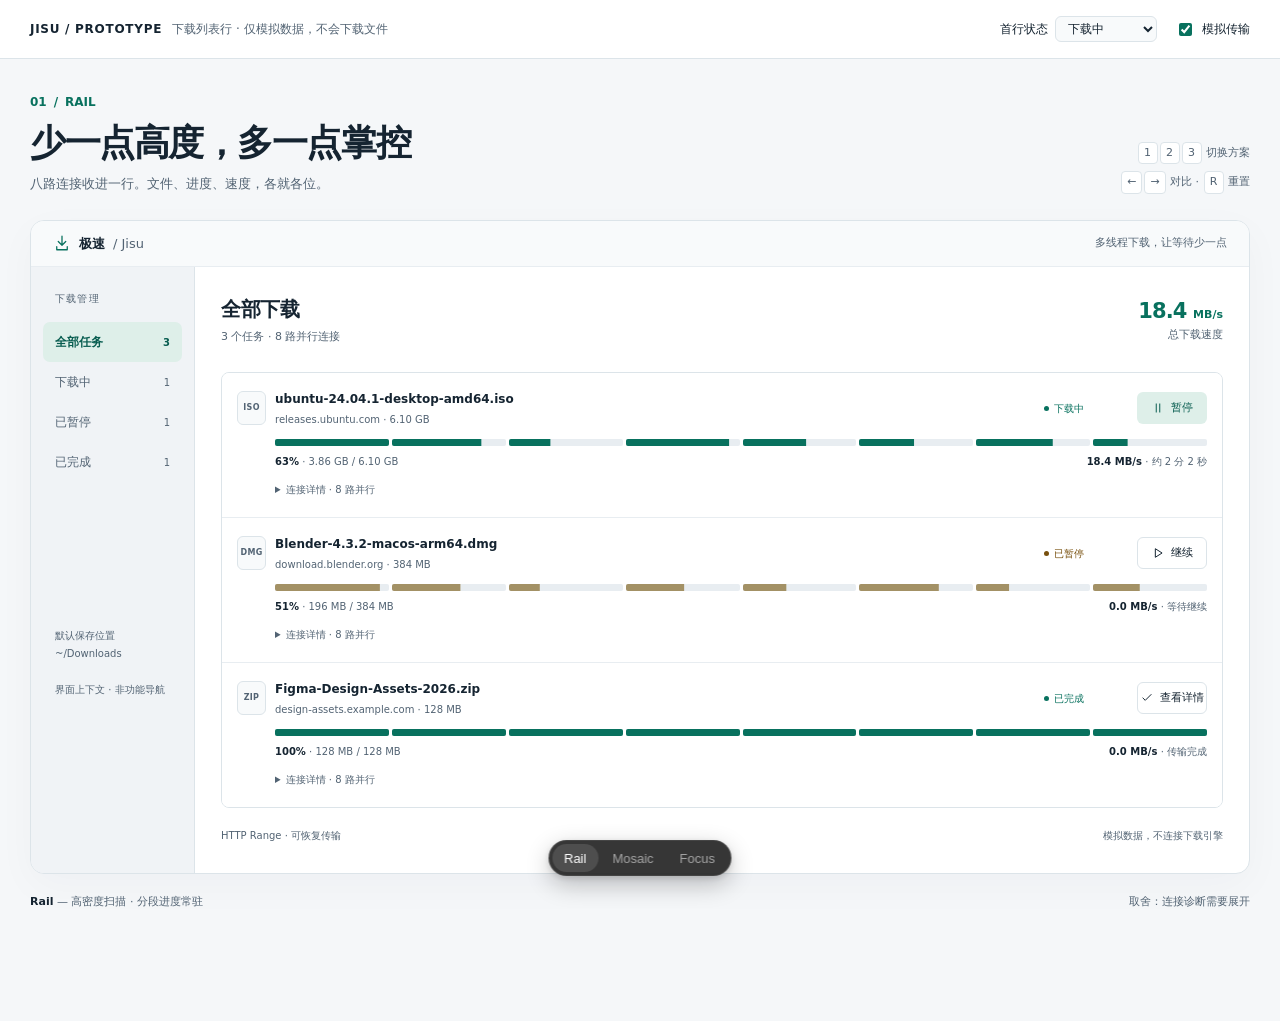
==== prototypes/download-row.html @ dcc22825 "Add isolated download row prototype picker Co-Authored-By: Jellli Liu <yousa@outlook.com>" ====
<!doctype html>
<html lang="zh-CN">
<head>
  <meta charset="utf-8">
  <meta name="viewport" content="width=device-width, initial-scale=1">
  <meta name="color-scheme" content="light">
  <meta name="description" content="Three isolated Jisu download-row prototypes. Simulated data only; no files are downloaded.">
  <title>极速 · 下载行原型</title>
  <link rel="icon" href="data:image/svg+xml,%3Csvg xmlns='http://www.w3.org/2000/svg' viewBox='0 0 64 64'%3E%3Crect width='64' height='64' rx='16' fill='%2308715e'/%3E%3Cpath d='M32 14v29m-12-12 12 12 12-12M17 50h30' fill='none' stroke='white' stroke-width='5'/%3E%3C/svg%3E">
  <style>
    :root {
      font-family: system-ui, -apple-system, "Segoe UI", "PingFang SC", "Microsoft YaHei", "Noto Sans CJK SC", sans-serif;
      font-size: 14px;
      line-height: 1.5;
      --canvas: #f5f7f9;
      --sidebar: #f0f3f6;
      --surface: #fff;
      --subtle: #f8fafb;
      --text: #152431;
      --muted: #526373;
      --border: #dce4e9;
      --soft-border: #e8edf1;
      --brand: #08715e;
      --brand-strong: #085d50;
      --brand-soft: #deefe9;
      --amber: #78500e;
      --amber-soft: #fcf2dd;
      --danger: #a32938;
      --ease-out: cubic-bezier(0.23, 1, 0.32, 1);
    }
    *, *::before, *::after { box-sizing: border-box; }
    body { margin: 0; color: var(--text); background: var(--canvas); }
    h1, h2, h3, p { margin: 0; }
    button, input, select { font: inherit; color: inherit; }
    button, select, summary { cursor: pointer; }
    button { -webkit-tap-highlight-color: transparent; }
    button:not(.proto-picker-item):active { transform: scale(.97); }
    :focus-visible { outline: 2px solid var(--brand); outline-offset: 4px; }
    .icon { width: 18px; height: 18px; fill: none; stroke: currentColor; stroke-width: 1.7; stroke-linecap: round; stroke-linejoin: round; flex: none; }
    .lab { display: flex; flex-wrap: wrap; align-items: center; justify-content: space-between; gap: 14px; padding: 16px 30px; border-bottom: 1px solid var(--border); background: var(--surface); font-size: 12px; }
    .lab-label { display: flex; align-items: center; gap: 10px; }
    .lab-label strong { font-weight: 650; letter-spacing: .06em; }
    .lab-label span { color: var(--muted); }
    .lab-controls { display: flex; flex-wrap: wrap; align-items: center; gap: 18px; }
    .lab-controls label { display: flex; align-items: center; gap: 7px; }
    input { accent-color: var(--brand); }
    select { border: 1px solid var(--border); border-radius: 6px; padding: 4px 24px 4px 8px; background: var(--subtle); }
    .frame { max-width: 1340px; margin: 0 auto; padding: 34px 30px 110px; }
    .intro { display: flex; justify-content: space-between; align-items: end; gap: 24px; margin-bottom: 26px; }
    .eyebrow { display: flex; align-items: center; gap: 7px; color: var(--brand); font-size: 12px; font-weight: 600; margin-bottom: 10px; }
    h1 { font-size: clamp(25px, 3vw, 36px); font-weight: 650; line-height: 1.2; letter-spacing: -.04em; }
    .intro p { margin-top: 10px; font-size: 13px; color: var(--muted); }
    .keys { text-align: right; color: var(--muted); font-size: 11px; flex: none; }
    kbd { font: inherit; display: inline-block; min-width: 20px; text-align: center; padding: 2px 5px; margin: 0 1px; background: var(--surface); border: 1px solid var(--border); border-radius: 4px; }
    .window { border: 1px solid var(--border); border-radius: 14px; background: var(--surface); overflow: hidden; box-shadow: 0 12px 40px #15243108; }
    .titlebar { display: flex; justify-content: space-between; align-items: center; gap: 12px; padding: 13px 22px; border-bottom: 1px solid var(--soft-border); font-size: 11px; color: var(--muted); background: var(--subtle); }
    .wordmark { display: flex; align-items: center; gap: 8px; color: var(--text); font-size: 13px; font-weight: 650; }
    .wordmark .icon { color: var(--brand); }
    .app { display: grid; grid-template-columns: 164px minmax(0, 1fr); min-height: 510px; }
    .sidebar { padding: 24px 12px; background: var(--sidebar); border-right: 1px solid var(--border); font-size: 12px; }
    .sidebar-label { padding: 0 12px; margin-bottom: 16px; color: var(--muted); font-size: 10px; letter-spacing: .12em; }
    .nav-line { display: flex; align-items: center; justify-content: space-between; gap: 9px; padding: 11px 12px; border-radius: 7px; color: var(--muted); }
    .nav-line.current { color: var(--brand-strong); background: var(--brand-soft); font-weight: 600; }
    .nav-line span:last-child { font-size: 10px; font-variant-numeric: tabular-nums; }
    .save-location { margin: 145px 12px 0; color: var(--muted); font-size: 10px; line-height: 1.8; overflow-wrap: anywhere; }
    .workspace { min-width: 0; padding: 27px 26px 30px; }
    .list-header { display: flex; justify-content: space-between; align-items: center; gap: 12px; margin-bottom: 26px; }
    .list-header h2 { font-size: 20px; letter-spacing: -.025em; font-weight: 650; }
    .list-header p { color: var(--muted); font-size: 11px; margin-top: 5px; }
    .total-speed { text-align: right; font-size: 11px; color: var(--muted); }
    .total-speed strong { display: block; color: var(--brand); font-size: 21px; font-weight: 550; letter-spacing: -.04em; font-variant-numeric: tabular-nums; }
    .list { display: grid; gap: 12px; }
    .row { min-width: 0; border: 1px solid var(--border); border-radius: 9px; background: var(--surface); }
    .file { display: flex; align-items: center; min-width: 0; gap: 12px; }
    .file-type { display: grid; place-items: center; width: 36px; height: 42px; flex: none; border: 1px solid var(--border); border-radius: 6px; background: var(--subtle); color: var(--muted); font-size: 9px; font-weight: 650; letter-spacing: .04em; }
    .file-copy { min-width: 0; }
    .filename { font-size: 12px; font-weight: 600; overflow: hidden; text-overflow: ellipsis; white-space: nowrap; }
    .file-sub { color: var(--muted); font-size: 10px; margin-top: 4px; overflow: hidden; text-overflow: ellipsis; white-space: nowrap; }
    .state { display: inline-flex; align-items: center; gap: 5px; font-size: 10px; color: var(--brand); white-space: nowrap; }
    .state::before { content: ''; width: 5px; height: 5px; border-radius: 50%; background: currentColor; }
    [data-state="paused"] .state { color: var(--amber); }
    [data-state="failed"] .state { color: var(--danger); }
    [data-state="paused"] { --fill: #a39165; }
    [data-state="failed"] { --fill: var(--danger); }
    .action { display: inline-flex; align-items: center; justify-content: center; gap: 6px; min-height: 32px; padding: 5px 10px; border-radius: 6px; border: 1px solid var(--border); background: var(--surface); font-size: 11px; white-space: nowrap; transition: background 140ms ease-out, transform 120ms var(--ease-out); }
    .action .icon { width: 14px; height: 14px; }
    .primary { background: var(--brand-soft); color: var(--brand-strong); border-color: transparent; }
    .stat { font-variant-numeric: tabular-nums; white-space: nowrap; }
    .progress { height: 5px; border-radius: 3px; background: var(--soft-border); overflow: hidden; }
    .fill { display: block; height: 100%; width: 100%; background: var(--fill, var(--brand)); transform-origin: left; }
    .segment-track { display: flex; gap: 3px; height: 7px; }
    .segment-track > span { flex: 1; background: var(--soft-border); border-radius: 2px; overflow: hidden; }
    .segment-track .fill { background: var(--fill, var(--brand)); }
    .row-meta { display: flex; justify-content: space-between; flex-wrap: wrap; gap: 7px 12px; color: var(--muted); font-size: 10px; margin-top: 8px; }
    .row-meta strong { color: var(--text); font-weight: 550; }
    .details { margin-top: 14px; border-top: 1px solid var(--soft-border); padding-top: 10px; }
    summary { width: fit-content; color: var(--muted); font-size: 10px; padding: 3px 0; }
    .connection-grid { display: grid; grid-template-columns: repeat(4, minmax(0, 1fr)); gap: 8px; padding: 13px 0 2px; }
    .connection { min-width: 0; padding: 9px; border: 1px solid var(--soft-border); border-radius: 5px; }
    .connection-head { display: flex; align-items: center; justify-content: space-between; gap: 3px; font-size: 9px; color: var(--muted); margin-bottom: 8px; }
    .connection small { display: block; margin-top: 6px; font-size: 9px; color: var(--muted); }
    .legend { display: flex; flex-wrap: wrap; gap: 15px; color: var(--muted); font-size: 9px; margin-top: 12px; }
    .legend span { display: flex; gap: 5px; align-items: center; }
    .swatch { display: inline-block; width: 7px; height: 7px; border-radius: 1px; background: var(--brand); }
    .swatch.empty { background: var(--soft-border); border: 1px solid var(--border); }
    .footer { display: flex; justify-content: space-between; flex-wrap: wrap; gap: 8px; font-size: 10px; color: var(--muted); margin-top: 20px; }
    .rationale { display: flex; justify-content: space-between; flex-wrap: wrap; gap: 10px; margin-top: 20px; color: var(--muted); font-size: 11px; }
    .rationale strong { font-weight: 600; color: var(--text); }
    .rail .list { gap: 0; border: 1px solid var(--border); border-radius: 8px; overflow: hidden; }
    .rail .row { border: none; border-radius: 0; padding: 17px 15px; }
    .rail .row + .row { border-top: 1px solid var(--soft-border); }
    .rail-top { display: grid; grid-template-columns: minmax(120px, 1fr) 78px 70px; gap: 15px; align-items: center; }
    .rail .file-type { width: 29px; height: 34px; font-size: 8px; }
    .rail .file { gap: 9px; }
    .rail .rail-progress { padding-left: 38px; margin-top: 12px; }
    .rail .connection-grid { padding-left: 38px; }
    .rail .details { margin-left: 38px; margin-top: 10px; border-top: 0; padding: 0; }
    .rail .details .connection-grid { padding-left: 0; }
    .mosaic .row { padding: 18px; }
    .card-head { display: flex; justify-content: space-between; align-items: center; gap: 12px; }
    .card-actions { display: flex; flex-direction: column; align-items: end; gap: 7px; }
    .mosaic-body { display: grid; grid-template-columns: minmax(0, 1fr) 116px; align-items: center; gap: 22px; margin-top: 19px; }
    .piece-map { display: grid; grid-template-columns: repeat(4, minmax(0, 1fr)); gap: 8px 10px; }
    .piece-line { min-width: 0; }
    .piece-caption { display: flex; justify-content: space-between; gap: 2px; color: var(--muted); font-size: 8px; margin-bottom: 4px; }
    .pieces { display: flex; gap: 2px; height: 9px; }
    .piece { flex: 1; min-width: 0; background: var(--soft-border); border-radius: 1px; }
    .piece.done { background: var(--fill, var(--brand)); opacity: .84; }
    .piece.partial { background: var(--fill, var(--brand)); opacity: .37; }
    .mosaic-value { border-left: 1px solid var(--soft-border); padding-left: 20px; }
    .percent { font-size: 33px; font-weight: 500; line-height: 1.1; letter-spacing: -.055em; }
    .percent small { font-size: 14px; margin-left: 2px; color: var(--muted); }
    .mosaic-value .row-meta { display: grid; margin-top: 7px; gap: 2px; }
    .mosaic .row:not(:first-child) .mosaic-body { margin-top: 14px; }
    .focus .row { padding: 22px; }
    .focus .row:first-child { border-top: 3px solid var(--brand); }
    .focus-main { display: flex; justify-content: space-between; align-items: baseline; gap: 12px; margin: 21px 0 12px; }
    .focus-main .percent { font-size: 42px; }
    .focus .progress { height: 7px; }
    .focus .row:not(:first-child) { padding: 15px 22px; }
    .focus .row:not(:first-child) .focus-main { margin: 13px 0 8px; }
    .focus .row:not(:first-child) .percent { font-size: 22px; }
    .focus .row:not(:first-child) .file-type { height: 34px; width: 29px; }
    .focus .row:not(:first-child) .details { margin-top: 9px; }
    .status-line { color: var(--muted); font-size: 11px; }
    .sr-only { position: absolute; width: 1px; height: 1px; overflow: hidden; clip: rect(0, 0, 0, 0); white-space: nowrap; }
    @media (hover: hover) and (pointer: fine) {
      .action:hover { background: var(--subtle); border-color: #b7c7ce; }
      .primary:hover { background: #cce7dd; }
      summary:hover { color: var(--brand); }
    }
    @media (max-width: 900px) {
      .app { grid-template-columns: 130px minmax(0, 1fr); }
      .workspace { padding: 22px 18px; }
      .sidebar { padding: 24px 8px; }
      .mosaic-body { gap: 13px; grid-template-columns: minmax(0, 1fr) 90px; }
      .mosaic-value { padding-left: 13px; }
      .rail-top { gap: 8px; grid-template-columns: minmax(100px, 1fr) 65px 58px; }
    }
    @media (max-width: 660px) {
      .lab { padding: 13px 16px; }
      .lab-label span { display: none; }
      .lab-controls { gap: 12px; }
      .frame { padding: 25px 12px 100px; }
      .intro { padding: 0 4px; margin-bottom: 20px; }
      .intro p { max-width: 265px; font-size: 11px; }
      .keys { display: none; }
      .app { grid-template-columns: minmax(0, 1fr); }
      .sidebar { display: none; }
      .workspace { padding: 22px 12px; }
      .titlebar { padding: 12px 16px; }
      .titlebar > span { font-size: 9px; }
      .rail .row { padding: 16px 11px; }
      .rail-top { grid-template-columns: minmax(0, 1fr) auto; }
      .rail-top > .state { grid-column: 1; padding-left: 38px; }
      .rail-top > .action { grid-column: 2; grid-row: 1 / 3; }
      .connection-grid { grid-template-columns: repeat(2, minmax(0, 1fr)); }
      .mosaic .row, .focus .row { padding: 17px 12px; }
      .focus .row:not(:first-child) { padding: 15px 12px; }
      .mosaic-body { grid-template-columns: minmax(0, 1fr); gap: 15px; }
      .mosaic-value { border-left: 0; padding-left: 0; display: flex; align-items: center; justify-content: space-between; }
      .mosaic-value .row-meta { text-align: right; }
      .piece-map { gap: 10px 8px; }
      .file { gap: 8px; }
      .file-type { width: 29px; height: 36px; font-size: 8px; }
      .filename { font-size: 11px; }
      .card-head { gap: 7px; }
      .card-head .file { flex: 1; }
      .action { font-size: 10px; padding: 5px 8px; }
      .focus-main .percent { font-size: 36px; }
      .rationale { padding: 0 4px; }
    }
    @media (prefers-reduced-motion: reduce) {
      .action { transition: none; }
      button:not(.proto-picker-item):active { transform: none; }
    }
    /* The picker is intentionally independent of the product tokens. */
    .proto-picker {
      position: fixed;
      bottom: 24px;
      left: 50%;
      transform: translateX(-50%);
      z-index: 2147483647;
      display: flex;
      align-items: center;
      gap: 2px;
      padding: 4px;
      border-radius: 999px;
      background: rgba(10, 10, 10, 0.82);
      -webkit-backdrop-filter: blur(12px) saturate(1.4);
      backdrop-filter: blur(12px) saturate(1.4);
      box-shadow:
        0 0 0 1px rgba(255, 255, 255, 0.08) inset,
        0 8px 24px rgba(0, 0, 0, 0.24),
        0 2px 6px rgba(0, 0, 0, 0.12);
      font-family: -apple-system, BlinkMacSystemFont, "Segoe UI", sans-serif;
      font-size: 13px;
      line-height: 1;
      -webkit-font-smoothing: antialiased;
      user-select: none;
      -webkit-user-select: none;
    }
    .proto-picker-highlight {
      position: absolute;
      top: 4px;
      left: 0;
      height: 28px;
      border-radius: 999px;
      background: rgba(255, 255, 255, 0.12);
    }
    /* The slide is enabled only after first paint (data-ready), so load doesn't animate. */
    .proto-picker[data-ready] .proto-picker-highlight {
      transition:
        transform 250ms cubic-bezier(0.23, 1, 0.32, 1),
        width 250ms cubic-bezier(0.23, 1, 0.32, 1);
    }
    @media (prefers-reduced-motion: reduce) {
      .proto-picker[data-ready] .proto-picker-highlight { transition: none; }
    }
    .proto-picker-item {
      position: relative; /* sits above the highlight */
      display: flex;
      align-items: center;
      height: 28px;
      padding: 0 12px;
      border: 0;
      border-radius: 999px;
      background: transparent;
      color: rgba(255, 255, 255, 0.55);
      font: inherit;
      cursor: pointer;
      transition:
        color 150ms ease-out,
        transform 160ms cubic-bezier(0.23, 1, 0.32, 1);
    }
    @media (hover: hover) and (pointer: fine) {
      .proto-picker-item:hover {
        color: rgba(255, 255, 255, 0.85);
      }
    }
    .proto-picker-item:active {
      transform: scale(0.97);
    }
    .proto-picker-item:focus-visible {
      outline: 2px solid rgba(255, 255, 255, 0.4);
      outline-offset: 2px;
    }
    .proto-picker-item[data-active] {
      color: #fff;
    }
    .proto-picker-divider {
      width: 1px;
      height: 16px;
      margin: 0 4px;
      background: rgba(255, 255, 255, 0.12);
    }
    .proto-picker-replay {
      padding: 0 10px;
      font-size: 14px;
    }
    .proto-picker[data-position="top"] {
      bottom: auto;
      top: 24px;
    }
  </style>
</head>
<body>
  <header class="lab">
    <div class="lab-label"><strong>JISU / PROTOTYPE</strong><span>下载列表行 · 仅模拟数据，不会下载文件</span></div>
    <div class="lab-controls">
      <label>首行状态 <select id="scenario"><option value="downloading">下载中</option><option value="paused">已暂停</option><option value="failed">连接中断</option><option value="completed">已完成</option></select></label>
      <label><input type="checkbox" id="simulate" checked> 模拟传输</label>
    </div>
  </header>
  <main id="stage"></main>
  <p id="announcement" class="sr-only" role="status"></p>
  <nav class="proto-picker" aria-label="Prototype variants">
    <span class="proto-picker-highlight" aria-hidden="true"></span>
    <button class="proto-picker-item" data-active aria-current="true">Rail</button>
    <button class="proto-picker-item">Mosaic</button>
    <button class="proto-picker-item">Focus</button>
  </nav>
  <noscript>请启用 JavaScript 以切换和操作原型。</noscript>
  <script>
    const paths = {
      download: '<path d="M12 3v12m-5-5 5 5 5-5M5 17v4h14v-4"/>',
      pause: '<path d="M9 5v14m6-14v14"/>',
      play: '<path d="m8 5 11 7-11 7z"/>',
      retry: '<path d="M20 10a8 8 0 1 0-1 7M20 5v5h-5"/>',
      check: '<path d="m5 12 4 4L19 6"/>'
    };
    const icon = name => `<svg class="icon" viewBox="0 0 24 24" aria-hidden="true">${paths[name]}</svg>`;
    const labels = { downloading: '下载中', paused: '已暂停', failed: '连接中断', completed: '已完成' };
    const baseSegments = [1, .78, .36, .90, .55, .48, .67, .30];
    const rates = [0, 2.8, 2.3, 3.2, 2.7, 2.1, 2.5, 2.8];
    const directions = [
      { name: 'Rail', number: '01', title: '少一点高度，多一点掌控', description: '八路连接收进一行。文件、进度、速度，各就各位。', strength: '高密度扫描 · 分段进度常驻', cost: '连接诊断需要展开', className: 'rail' },
      { name: 'Mosaic', number: '02', title: '每一段，都看得见', description: '连接是地图，不是一个平均值。哪一段在跑，一眼就知道。', strength: '连接地图 · 每段吞吐常驻', cost: '每个任务占用更多空间', className: 'mosaic' },
      { name: 'Focus', number: '03', title: '先看结果，再看细节', description: '进度和剩余时间优先。需要时，再打开八路连接的工作现场。', strength: '低认知负担 · 详情按需展开', cost: '默认隐藏分段差异', className: 'focus' }
    ];
    let tasks = [];
    let direction = 0;
    const scenario = document.getElementById('scenario');
    const simulate = document.getElementById('simulate');
    function resetTasks() {
      tasks = [
        { name: 'ubuntu-24.04.1-desktop-amd64.iso', source: 'releases.ubuntu.com', ext: 'ISO', size: 6100, state: scenario.value, segments: [...baseSegments] },
        { name: 'Blender-4.3.2-macos-arm64.dmg', source: 'download.blender.org', ext: 'DMG', size: 384, state: 'paused', segments: [.92, .6, .27, .51, .38, .7, .29, .41] },
        { name: 'Figma-Design-Assets-2026.zip', source: 'design-assets.example.com', ext: 'ZIP', size: 128, state: 'completed', segments: Array(8).fill(1) }
      ];
      if (scenario.value === 'completed') tasks[0].segments.fill(1);
    }
    function progress(task) { return task.segments.reduce((a, b) => a + b, 0) / task.segments.length; }
    function rate(task, n) { return task.state === 'downloading' && task.segments[n] < 1 ? rates[n] || 2.4 : 0; }
    function speed(task) { return task.segments.reduce((sum, _, n) => sum + rate(task, n), 0); }
    function bytes(value) { return value >= 1000 ? `${(value / 1000).toFixed(2)} GB` : `${value.toFixed(0)} MB`; }
    function remaining(task) {
      if (task.state === 'completed') return '传输完成';
      if (task.state === 'paused') return '等待继续';
      if (task.state === 'failed') return '等待重试';
      const seconds = Math.ceil(task.size * (1 - progress(task)) / speed(task));
      return seconds >= 60 ? `约 ${Math.floor(seconds / 60)} 分 ${seconds % 60} 秒` : `约 ${seconds} 秒`;
    }
    function file(task) {
      return `<div class="file"><span class="file-type" aria-hidden="true">${task.ext}</span><div class="file-copy"><h3 class="filename" title="${task.name}">${task.name}</h3><p class="file-sub">${task.source} <span aria-hidden="true">·</span> ${bytes(task.size)}</p></div></div>`;
    }
    function state(task) { return `<span class="state" data-status>${labels[task.state]}</span>`; }
    function action(task, index) {
      const name = task.state === 'downloading' ? '暂停' : task.state === 'completed' ? '查看详情' : task.state === 'failed' ? '重试' : '继续';
      const glyph = task.state === 'downloading' ? 'pause' : task.state === 'completed' ? 'check' : task.state === 'failed' ? 'retry' : 'play';
      return `<button class="action ${index === 0 ? 'primary' : ''}" data-action="${index}" aria-label="${name} ${task.name}">${icon(glyph)}<span>${name}</span></button>`;
    }
    function track(task, index, big = false) {
      if (big) return `<div class="progress" role="progressbar" aria-label="${task.name} 总进度" aria-valuemin="0" aria-valuemax="100" aria-valuenow="${Math.round(progress(task) * 100)}" data-progress><span class="fill" data-total style="transform:scaleX(${progress(task)})"></span></div>`;
      return `<div class="segment-track" role="progressbar" aria-label="${task.name} 八路分段总进度" aria-valuemin="0" aria-valuemax="100" aria-valuenow="${Math.round(progress(task) * 100)}" data-progress>${task.segments.map((value, n) => `<span title="连接 ${n + 1}"><i class="fill" data-segment="${n}" style="transform:scaleX(${value})"></i></span>`).join('')}</div>`;
    }
    function connections(task, index, opened = false) {
      return `<details class="details" id="connections-${index}" ${opened ? 'open' : ''}><summary>连接详情 · 8 路并行</summary><div class="connection-grid">${task.segments.map((value, n) => `<div class="connection"><div class="connection-head"><span>连接 ${String(n + 1).padStart(2, '0')}</span><span class="stat" data-connection-percent="${n}">${Math.floor(value * 100)}%</span></div><div class="progress"><span class="fill" data-segment="${n}" style="transform:scaleX(${value})"></span></div><small class="stat" data-connection-rate="${n}">${rate(task, n).toFixed(1)} MB/s</small></div>`).join('')}</div><div class="legend"><span><i class="swatch"></i>已接收</span><span><i class="swatch empty"></i>等待接收</span><span>HTTP Range · 断点保留</span></div></details>`;
    }
    function meta(task, percent = true) {
      return `<div class="row-meta"><span class="stat"><strong data-percent>${Math.floor(progress(task) * 100)}%</strong>${percent ? ' <span aria-hidden="true">·</span> ' : ' ' }<span data-bytes>${bytes(task.size * progress(task))} / ${bytes(task.size)}</span></span><span class="stat"><strong data-speed>${speed(task).toFixed(1)} MB/s</strong> <span aria-hidden="true">·</span> <span data-remaining>${remaining(task)}</span></span></div>`;
    }
    function rail(task, index) {
      return `<article class="row" data-row="${index}" data-state="${task.state}" aria-label="${task.name}"><div class="rail-top">${file(task)}${state(task)}${action(task, index)}</div><div class="rail-progress">${track(task, index)}${meta(task)}</div>${connections(task, index)}</article>`;
    }
    function mosaic(task, index) {
      return `<article class="row" data-row="${index}" data-state="${task.state}" aria-label="${task.name}"><div class="card-head">${file(task)}<div class="card-actions">${state(task)}${action(task, index)}</div></div><div class="mosaic-body"><div class="piece-map" role="group" aria-label="八路连接分块地图">${task.segments.map((value, n) => `<div class="piece-line"><div class="piece-caption"><span>${String(n + 1).padStart(2, '0')}</span><span class="stat" data-connection-rate="${n}">${rate(task, n).toFixed(1)} MB/s</span></div><div class="pieces" role="progressbar" aria-label="连接 ${n + 1}" aria-valuemin="0" aria-valuemax="100" aria-valuenow="${Math.floor(value * 100)}" data-piece-progress="${n}">${Array.from({length: 12}, (_, piece) => `<span class="piece ${piece < Math.floor(value * 12) ? 'done' : piece < value * 12 ? 'partial' : ''}" data-piece="${n}:${piece}"></span>`).join('')}</div></div>`).join('')}</div><div class="mosaic-value"><div class="percent stat"><span data-percent>${Math.floor(progress(task) * 100)}</span><small>%</small></div><div class="row-meta"><strong class="stat" data-speed>${speed(task).toFixed(1)} MB/s</strong><span class="stat" data-remaining>${remaining(task)}</span></div></div></div><div class="row-meta"><span class="stat" data-bytes>${bytes(task.size * progress(task))} / ${bytes(task.size)}</span><span>8 连接 · 每格代表该段的 1/12</span></div>${connections(task, index)}</article>`;
    }
    function focus(task, index) {
      return `<article class="row" data-row="${index}" data-state="${task.state}" aria-label="${task.name}"><div class="card-head">${file(task)}${action(task, index)}</div><div class="focus-main"><div class="percent stat"><span data-percent>${Math.floor(progress(task) * 100)}</span><small>%</small></div><div class="status-line">${state(task)} <span aria-hidden="true">·</span> <span class="stat" data-remaining>${remaining(task)}</span></div></div>${track(task, index, true)}<div class="row-meta"><span class="stat" data-bytes>${bytes(task.size * progress(task))} / ${bytes(task.size)}</span><strong class="stat" data-speed>${speed(task).toFixed(1)} MB/s</strong></div>${connections(task, index)}</article>`;
    }
    function renderVariant(n) {
      direction = n;
      resetTasks();
      const d = directions[n];
      const row = [rail, mosaic, focus][n];
      return `<div class="frame ${d.className}"><header class="intro"><div><div class="eyebrow">${d.number} <span aria-hidden="true">/</span> ${d.name.toUpperCase()}</div><h1>${d.title}</h1><p>${d.description}</p></div><div class="keys"><div><kbd>1</kbd><kbd>2</kbd><kbd>3</kbd> 切换方案</div><div style="margin-top:7px"><kbd>←</kbd><kbd>→</kbd> 对比 <span aria-hidden="true">·</span> <kbd>R</kbd> 重置</div></div></header><section class="window" aria-label="Jisu 下载中心原型"><div class="titlebar"><div class="wordmark">${icon('download')} 极速 <span style="color:var(--muted);font-weight:400">/ Jisu</span></div><span>多线程下载，让等待少一点</span></div><div class="app"><aside class="sidebar" aria-label="界面上下文（静态）"><p class="sidebar-label">下载管理</p><div class="nav-line current"><span>全部任务</span><span>3</span></div><div class="nav-line"><span>下载中</span><span data-count="downloading">1</span></div><div class="nav-line"><span>已暂停</span><span data-count="paused">1</span></div><div class="nav-line"><span>已完成</span><span data-count="completed">1</span></div><div class="save-location">默认保存位置<br>~/Downloads<br><br>界面上下文 · 非功能导航</div></aside><div class="workspace"><div class="list-header"><div><h2>全部下载</h2><p>3 个任务 <span aria-hidden="true">·</span> 8 路并行连接</p></div><div class="total-speed"><strong class="stat" data-total-speed>18.4 <span style="font-size:11px;letter-spacing:0">MB/s</span></strong>总下载速度</div></div><div class="list">${tasks.map(row).join('')}</div><footer class="footer"><span>HTTP Range · 可恢复传输</span><span>模拟数据，不连接下载引擎</span></footer></div></div></section><footer class="rationale"><span><strong>${d.name}</strong> — ${d.strength}</span><span>取舍：${d.cost}</span></footer></div>`;
    }
    const variants = [() => renderVariant(0), () => renderVariant(1), () => renderVariant(2)];

    // `variants` is an array of render functions, one per variant, in picker order.
    const stage = document.getElementById('stage');
    const picker = document.querySelector('.proto-picker');
    const highlight = picker.querySelector('.proto-picker-highlight');
    const items = [...picker.querySelectorAll('.proto-picker-item:not(.proto-picker-replay)')];
    const replay = picker.querySelector('.proto-picker-replay');
    let current = 0;

    function moveHighlight() {
      const el = items[current];
      highlight.style.width = el.offsetWidth + 'px';
      highlight.style.transform = `translateX(${el.offsetLeft}px)`;
    }

    function mount(i) {
      stage.innerHTML = '';
      // Clear first, render next frame, so entrance animations re-run.
      requestAnimationFrame(() => { stage.innerHTML = variants[i](); });
    }

    function setActive(i) {
      if (i < 0 || i >= variants.length) return;
      current = i;
      items.forEach((el, j) => {
        el.toggleAttribute('data-active', j === i);
        if (j === i) el.setAttribute('aria-current', 'true');
        else el.removeAttribute('aria-current');
      });
      moveHighlight();
      const url = new URL(location);
      url.searchParams.set('v', i + 1);
      history.replaceState(null, '', url);
      mount(i);
    }

    items.forEach((el, i) => el.addEventListener('click', () => setActive(i)));
    replay?.addEventListener('click', () => mount(current));
    window.addEventListener('resize', moveHighlight);

    document.addEventListener('keydown', (e) => {
      if (/^(INPUT|TEXTAREA|SELECT)$/.test(e.target.tagName) || e.target.isContentEditable) return;
      if (e.metaKey || e.ctrlKey || e.altKey) return;
      const num = parseInt(e.key, 10);
      if (num >= 1 && num <= variants.length) setActive(num - 1);
      else if (e.key === 'ArrowRight') setActive((current + 1) % variants.length);
      else if (e.key === 'ArrowLeft') setActive((current - 1 + variants.length) % variants.length);
      else if (e.key === 'r' || e.key === 'R') mount(current);
    });

    const requested = parseInt(new URLSearchParams(location.search).get('v'), 10);
    setActive(requested >= 1 && requested <= variants.length ? requested - 1 : 0);
    // Enable the slide only after first paint, so load doesn't animate.
    requestAnimationFrame(() => requestAnimationFrame(() => picker.setAttribute('data-ready', '')));

    function updateReadouts() {
      stage.querySelectorAll('[data-row]').forEach(row => {
        const task = tasks[Number(row.dataset.row)];
        row.dataset.state = task.state;
        row.querySelector('[data-status]').textContent = labels[task.state];
        row.querySelectorAll('[data-percent]').forEach(el => el.textContent = `${Math.floor(progress(task) * 100)}${direction === 0 ? '%' : ''}`);
        row.querySelectorAll('[data-bytes]').forEach(el => el.textContent = `${bytes(task.size * progress(task))} / ${bytes(task.size)}`);
        row.querySelectorAll('[data-speed]').forEach(el => el.textContent = `${speed(task).toFixed(1)} MB/s`);
        row.querySelectorAll('[data-remaining]').forEach(el => el.textContent = remaining(task));
        row.querySelectorAll('[data-segment]').forEach(el => el.style.transform = `scaleX(${task.segments[Number(el.dataset.segment)]})`);
        row.querySelectorAll('[data-total]').forEach(el => el.style.transform = `scaleX(${progress(task)})`);
        row.querySelectorAll('[data-progress]').forEach(el => el.setAttribute('aria-valuenow', Math.floor(progress(task) * 100)));
        row.querySelectorAll('[data-connection-percent]').forEach(el => el.textContent = `${Math.floor(task.segments[Number(el.dataset.connectionPercent)] * 100)}%`);
        row.querySelectorAll('[data-connection-rate]').forEach(el => el.textContent = `${rate(task, Number(el.dataset.connectionRate)).toFixed(1)} MB/s`);
        row.querySelectorAll('[data-piece-progress]').forEach(el => el.setAttribute('aria-valuenow', Math.floor(task.segments[Number(el.dataset.pieceProgress)] * 100)));
        row.querySelectorAll('[data-piece]').forEach(el => {
          const [n, piece] = el.dataset.piece.split(':').map(Number);
          const filled = task.segments[n] * 12;
          el.classList.toggle('done', piece < Math.floor(filled));
          el.classList.toggle('partial', piece >= Math.floor(filled) && piece < filled);
        });
        const button = row.querySelector('[data-action]');
        const next = document.createElement('template');
        next.innerHTML = action(task, Number(row.dataset.row));
        button.innerHTML = next.content.firstElementChild.innerHTML;
        button.setAttribute('aria-label', next.content.firstElementChild.getAttribute('aria-label'));
      });
      const total = tasks.reduce((sum, task) => sum + speed(task), 0).toFixed(1);
      const totalEl = stage.querySelector('[data-total-speed]');
      if (totalEl) totalEl.innerHTML = `${total} <span style="font-size:11px;letter-spacing:0">MB/s</span>`;
      stage.querySelectorAll('[data-count]').forEach(el => el.textContent = tasks.filter(task => task.state === el.dataset.count).length);
    }
    stage.addEventListener('click', event => {
      const button = event.target.closest('[data-action]');
      if (!button) return;
      const index = Number(button.dataset.action);
      const task = tasks[index];
      if (task.state === 'completed') {
        const details = document.getElementById(`connections-${index}`);
        details.open = !details.open;
        if (details.open) details.querySelector('summary').focus();
        return;
      }
      task.state = task.state === 'downloading' ? 'paused' : 'downloading';
      if (index === 0) scenario.value = task.state;
      updateReadouts();
      document.getElementById('announcement').textContent = `${task.name}：${labels[task.state]}`;
    });
    scenario.addEventListener('change', () => {
      const task = tasks[0];
      task.state = scenario.value;
      task.segments = scenario.value === 'completed' ? Array(8).fill(1) : [...baseSegments];
      updateReadouts();
      document.getElementById('announcement').textContent = `首行状态：${labels[task.state]}`;
    });
    setInterval(() => {
      if (!simulate.checked || document.hidden) return;
      tasks.forEach((task, index) => {
        if (task.state !== 'downloading') return;
        task.segments = task.segments.map((value, n) => Math.min(1, value + rate(task, n) / (task.size / 8)));
        if (task.segments.every(value => value === 1)) {
          task.state = 'completed';
          if (index === 0) scenario.value = 'completed';
          document.getElementById('announcement').textContent = `${task.name} 下载完成`;
        }
      });
      updateReadouts();
    }, 1000);
  </script>
</body>
</html>
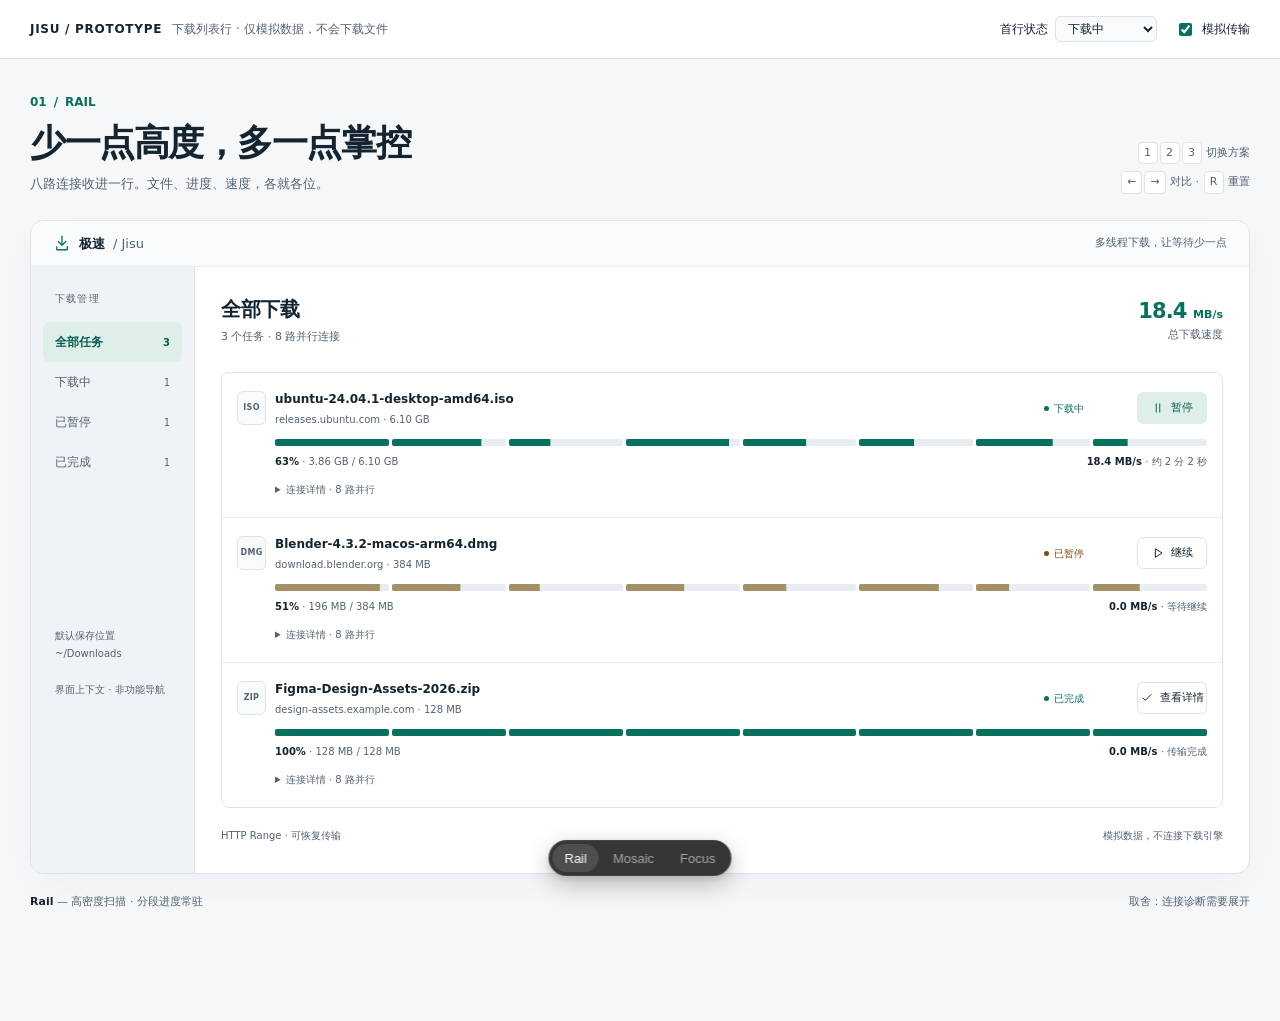
==== commit 28d46eb4: "Keep remount summaries consistent and guard picker inputs Co-Authored-By: Jellli Liu <yousa@outlook." ====
--- a/prototypes/download-row.html
+++ b/prototypes/download-row.html
@@ -374,9 +374,49 @@
       resetTasks();
       const d = directions[n];
       const row = [rail, mosaic, focus][n];
-      return `<div class="frame ${d.className}"><header class="intro"><div><div class="eyebrow">${d.number} <span aria-hidden="true">/</span> ${d.name.toUpperCase()}</div><h1>${d.title}</h1><p>${d.description}</p></div><div class="keys"><div><kbd>1</kbd><kbd>2</kbd><kbd>3</kbd> 切换方案</div><div style="margin-top:7px"><kbd>←</kbd><kbd>→</kbd> 对比 <span aria-hidden="true">·</span> <kbd>R</kbd> 重置</div></div></header><section class="window" aria-label="Jisu 下载中心原型"><div class="titlebar"><div class="wordmark">${icon('download')} 极速 <span style="color:var(--muted);font-weight:400">/ Jisu</span></div><span>多线程下载，让等待少一点</span></div><div class="app"><aside class="sidebar" aria-label="界面上下文（静态）"><p class="sidebar-label">下载管理</p><div class="nav-line current"><span>全部任务</span><span>3</span></div><div class="nav-line"><span>下载中</span><span data-count="downloading">1</span></div><div class="nav-line"><span>已暂停</span><span data-count="paused">1</span></div><div class="nav-line"><span>已完成</span><span data-count="completed">1</span></div><div class="save-location">默认保存位置<br>~/Downloads<br><br>界面上下文 · 非功能导航</div></aside><div class="workspace"><div class="list-header"><div><h2>全部下载</h2><p>3 个任务 <span aria-hidden="true">·</span> 8 路并行连接</p></div><div class="total-speed"><strong class="stat" data-total-speed>18.4 <span style="font-size:11px;letter-spacing:0">MB/s</span></strong>总下载速度</div></div><div class="list">${tasks.map(row).join('')}</div><footer class="footer"><span>HTTP Range · 可恢复传输</span><span>模拟数据，不连接下载引擎</span></footer></div></div></section><footer class="rationale"><span><strong>${d.name}</strong> — ${d.strength}</span><span>取舍：${d.cost}</span></footer></div>`;
+      const count = state => tasks.filter(task => task.state === state).length;
+      const total = tasks.reduce((sum, task) => sum + speed(task), 0).toFixed(1);
+      return `<div class="frame ${d.className}">
+        <header class="intro">
+          <div><div class="eyebrow">${d.number} <span aria-hidden="true">/</span> ${d.name.toUpperCase()}</div><h1>${d.title}</h1><p>${d.description}</p></div>
+          <div class="keys"><div><kbd>1</kbd><kbd>2</kbd><kbd>3</kbd> 切换方案</div><div style="margin-top:7px"><kbd>←</kbd><kbd>→</kbd> 对比 <span aria-hidden="true">·</span> <kbd>R</kbd> 重置</div></div>
+        </header>
+        <section class="window" aria-label="Jisu 下载中心原型">
+          <div class="titlebar"><div class="wordmark">${icon('download')} 极速 <span style="color:var(--muted);font-weight:400">/ Jisu</span></div><span>多线程下载，让等待少一点</span></div>
+          <div class="app">
+            <aside class="sidebar" aria-label="界面上下文（静态）">
+              <p class="sidebar-label">下载管理</p>
+              <div class="nav-line current"><span>全部任务</span><span>${tasks.length}</span></div>
+              <div class="nav-line"><span>下载中</span><span data-count="downloading">${count('downloading')}</span></div>
+              <div class="nav-line"><span>已暂停</span><span data-count="paused">${count('paused')}</span></div>
+              <div class="nav-line"><span>已完成</span><span data-count="completed">${count('completed')}</span></div>
+              <div class="save-location">默认保存位置<br>~/Downloads<br><br>界面上下文 · 非功能导航</div>
+            </aside>
+            <div class="workspace">
+              <div class="list-header">
+                <div><h2>全部下载</h2><p>${tasks.length} 个任务 <span aria-hidden="true">·</span> 8 路并行连接</p></div>
+                <div class="total-speed"><strong class="stat" data-total-speed>${total} <span style="font-size:11px;letter-spacing:0">MB/s</span></strong>总下载速度</div>
+              </div>
+              <div class="list">${tasks.map(row).join('')}</div>
+              <footer class="footer"><span>HTTP Range · 可恢复传输</span><span>模拟数据，不连接下载引擎</span></footer>
+            </div>
+          </div>
+        </section>
+        <footer class="rationale"><span><strong>${d.name}</strong> — ${d.strength}</span><span>取舍：${d.cost}</span></footer>
+      </div>`;
     }
     const variants = [() => renderVariant(0), () => renderVariant(1), () => renderVariant(2)];
+
+    // Validate around the verbatim picker reference to meet its stricter contract.
+    const initialUrl = new URL(location);
+    const initialVariant = initialUrl.searchParams.get('v');
+    if (initialVariant !== null && (!/^[1-9]\d*$/.test(initialVariant) || Number(initialVariant) > variants.length)) {
+      initialUrl.searchParams.delete('v');
+      history.replaceState(null, '', initialUrl);
+    }
+    document.addEventListener('keydown', event => {
+      if (event.shiftKey && /^(?:[1-9]|ArrowLeft|ArrowRight|r|R)$/.test(event.key)) event.stopImmediatePropagation();
+    }, true);
 
     // `variants` is an array of render functions, one per variant, in picker order.
     const stage = document.getElementById('stage');
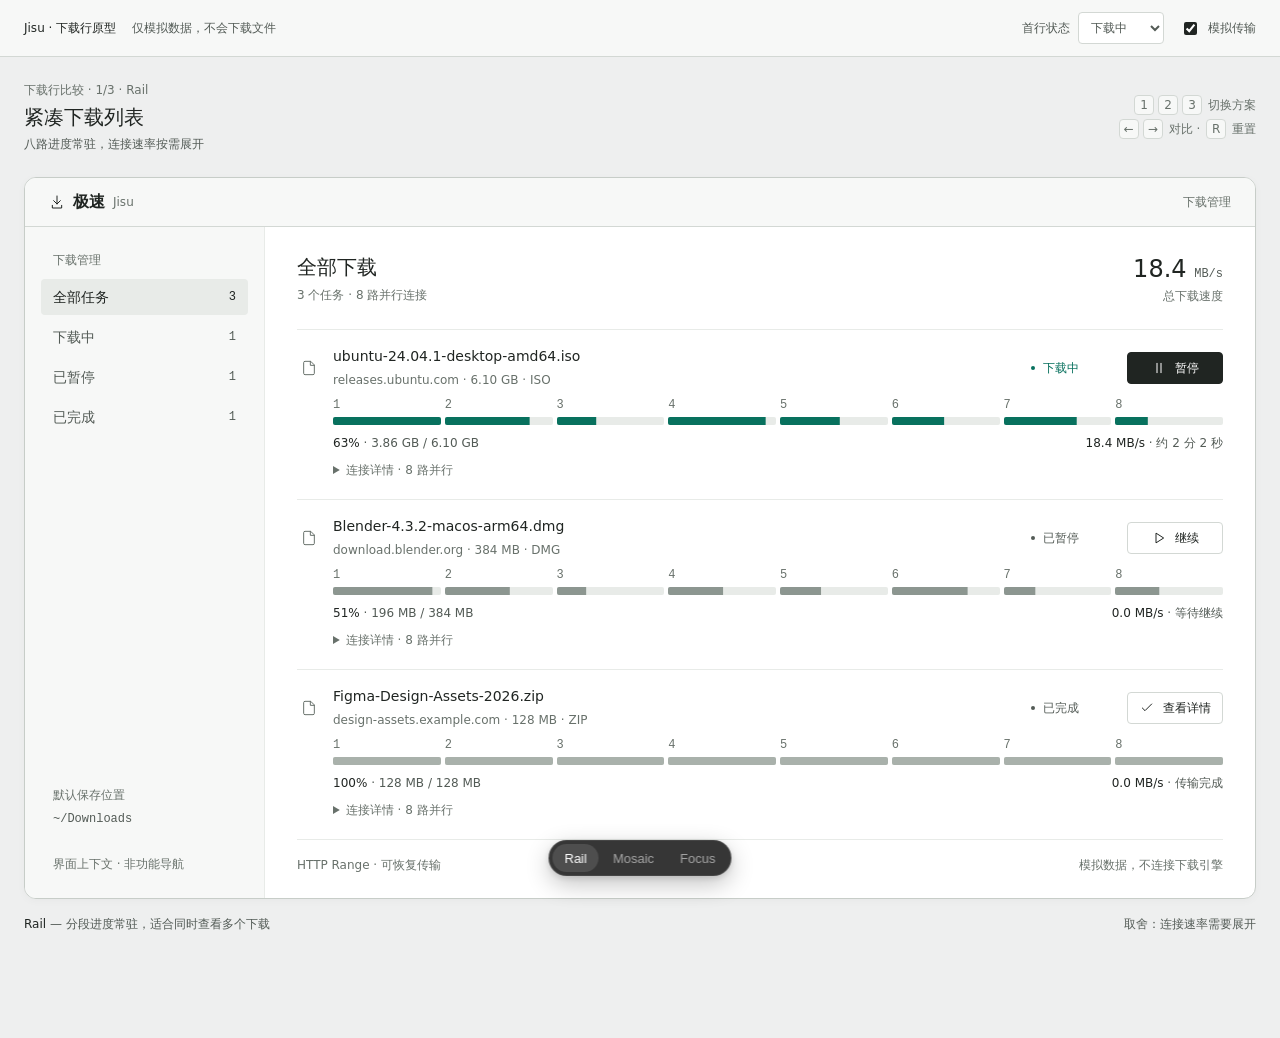
==== commit f4cd316e: "Refine download row prototypes with restrained transfer-first styling Co-Authored-By: Jellli Liu <yo" ====
--- a/prototypes/download-row.html
+++ b/prototypes/download-row.html
@@ -12,183 +12,176 @@
       font-family: system-ui, -apple-system, "Segoe UI", "PingFang SC", "Microsoft YaHei", "Noto Sans CJK SC", sans-serif;
       font-size: 14px;
       line-height: 1.5;
-      --canvas: #f5f7f9;
-      --sidebar: #f0f3f6;
+      font-weight: 400;
+      --canvas: #eeefef;
+      --sidebar: #f7f8f7;
       --surface: #fff;
-      --subtle: #f8fafb;
-      --text: #152431;
-      --muted: #526373;
-      --border: #dce4e9;
-      --soft-border: #e8edf1;
+      --subtle: #f4f5f4;
+      --text: #202522;
+      --secondary: #535b56;
+      --muted: #68716b;
+      --border: #d3d8d4;
+      --soft-border: #e8ebe8;
       --brand: #08715e;
       --brand-strong: #085d50;
-      --brand-soft: #deefe9;
-      --amber: #78500e;
-      --amber-soft: #fcf2dd;
-      --danger: #a32938;
-      --ease-out: cubic-bezier(0.23, 1, 0.32, 1);
+      --danger: #a43d35;
+      --mono: ui-monospace, "SFMono-Regular", Consolas, "Liberation Mono", monospace;
+      --ease-out: cubic-bezier(0.22, 1, 0.36, 1);
     }
     *, *::before, *::after { box-sizing: border-box; }
     body { margin: 0; color: var(--text); background: var(--canvas); }
     h1, h2, h3, p { margin: 0; }
+    strong { font-weight: 500; }
     button, input, select { font: inherit; color: inherit; }
     button, select, summary { cursor: pointer; }
     button { -webkit-tap-highlight-color: transparent; }
-    button:not(.proto-picker-item):active { transform: scale(.97); }
+    button:not(.proto-picker-item):active { transform: scale(.98); }
     :focus-visible { outline: 2px solid var(--brand); outline-offset: 4px; }
-    .icon { width: 18px; height: 18px; fill: none; stroke: currentColor; stroke-width: 1.7; stroke-linecap: round; stroke-linejoin: round; flex: none; }
-    .lab { display: flex; flex-wrap: wrap; align-items: center; justify-content: space-between; gap: 14px; padding: 16px 30px; border-bottom: 1px solid var(--border); background: var(--surface); font-size: 12px; }
-    .lab-label { display: flex; align-items: center; gap: 10px; }
-    .lab-label strong { font-weight: 650; letter-spacing: .06em; }
-    .lab-label span { color: var(--muted); }
-    .lab-controls { display: flex; flex-wrap: wrap; align-items: center; gap: 18px; }
-    .lab-controls label { display: flex; align-items: center; gap: 7px; }
-    input { accent-color: var(--brand); }
-    select { border: 1px solid var(--border); border-radius: 6px; padding: 4px 24px 4px 8px; background: var(--subtle); }
-    .frame { max-width: 1340px; margin: 0 auto; padding: 34px 30px 110px; }
-    .intro { display: flex; justify-content: space-between; align-items: end; gap: 24px; margin-bottom: 26px; }
-    .eyebrow { display: flex; align-items: center; gap: 7px; color: var(--brand); font-size: 12px; font-weight: 600; margin-bottom: 10px; }
-    h1 { font-size: clamp(25px, 3vw, 36px); font-weight: 650; line-height: 1.2; letter-spacing: -.04em; }
-    .intro p { margin-top: 10px; font-size: 13px; color: var(--muted); }
-    .keys { text-align: right; color: var(--muted); font-size: 11px; flex: none; }
-    kbd { font: inherit; display: inline-block; min-width: 20px; text-align: center; padding: 2px 5px; margin: 0 1px; background: var(--surface); border: 1px solid var(--border); border-radius: 4px; }
-    .window { border: 1px solid var(--border); border-radius: 14px; background: var(--surface); overflow: hidden; box-shadow: 0 12px 40px #15243108; }
-    .titlebar { display: flex; justify-content: space-between; align-items: center; gap: 12px; padding: 13px 22px; border-bottom: 1px solid var(--soft-border); font-size: 11px; color: var(--muted); background: var(--subtle); }
-    .wordmark { display: flex; align-items: center; gap: 8px; color: var(--text); font-size: 13px; font-weight: 650; }
-    .wordmark .icon { color: var(--brand); }
-    .app { display: grid; grid-template-columns: 164px minmax(0, 1fr); min-height: 510px; }
-    .sidebar { padding: 24px 12px; background: var(--sidebar); border-right: 1px solid var(--border); font-size: 12px; }
-    .sidebar-label { padding: 0 12px; margin-bottom: 16px; color: var(--muted); font-size: 10px; letter-spacing: .12em; }
-    .nav-line { display: flex; align-items: center; justify-content: space-between; gap: 9px; padding: 11px 12px; border-radius: 7px; color: var(--muted); }
-    .nav-line.current { color: var(--brand-strong); background: var(--brand-soft); font-weight: 600; }
-    .nav-line span:last-child { font-size: 10px; font-variant-numeric: tabular-nums; }
-    .save-location { margin: 145px 12px 0; color: var(--muted); font-size: 10px; line-height: 1.8; overflow-wrap: anywhere; }
-    .workspace { min-width: 0; padding: 27px 26px 30px; }
-    .list-header { display: flex; justify-content: space-between; align-items: center; gap: 12px; margin-bottom: 26px; }
-    .list-header h2 { font-size: 20px; letter-spacing: -.025em; font-weight: 650; }
-    .list-header p { color: var(--muted); font-size: 11px; margin-top: 5px; }
-    .total-speed { text-align: right; font-size: 11px; color: var(--muted); }
-    .total-speed strong { display: block; color: var(--brand); font-size: 21px; font-weight: 550; letter-spacing: -.04em; font-variant-numeric: tabular-nums; }
-    .list { display: grid; gap: 12px; }
-    .row { min-width: 0; border: 1px solid var(--border); border-radius: 9px; background: var(--surface); }
+    .icon { width: 16px; height: 16px; fill: none; stroke: currentColor; stroke-width: 1.5; stroke-linecap: round; stroke-linejoin: round; flex: none; }
+    .lab { display: flex; flex-wrap: wrap; align-items: center; justify-content: space-between; gap: 12px 24px; padding: 12px 24px; border-bottom: 1px solid var(--border); background: var(--sidebar); font-size: 12px; color: var(--secondary); }
+    .lab-label { display: flex; flex-wrap: wrap; align-items: center; gap: 8px 16px; }
+    .lab-label strong { font-weight: 500; color: var(--text); }
+    .lab-controls { display: flex; flex-wrap: wrap; align-items: center; gap: 16px; }
+    .lab-controls label { display: flex; align-items: center; gap: 8px; }
+    input { accent-color: var(--text); }
+    select { min-height: 32px; border: 1px solid var(--border); border-radius: 4px; padding: 4px 8px; background: var(--surface); }
+    .frame { max-width: 1600px; margin: 0 auto; padding: 24px 24px 104px; }
+    .intro { display: flex; justify-content: space-between; align-items: center; gap: 24px; margin-bottom: 24px; }
+    .eyebrow { color: var(--muted); font-size: 12px; margin-bottom: 4px; }
+    h1 { font-size: 20px; font-weight: 500; line-height: 1.4; }
+    .intro p { margin-top: 4px; font-size: 12px; color: var(--secondary); }
+    .keys { text-align: right; color: var(--muted); font-size: 12px; flex: none; }
+    .keys > div + div { margin-top: 4px; }
+    kbd { font: inherit; display: inline-block; min-width: 20px; text-align: center; padding: 0 4px; margin: 0 2px; background: var(--sidebar); border: 1px solid var(--border); border-radius: 4px; }
+    .window { border: 1px solid #c7cdc8; border-radius: 12px; background: var(--surface); overflow: hidden; box-shadow: 0 2px 8px #20252208; }
+    .titlebar { display: flex; justify-content: space-between; align-items: center; gap: 12px; padding: 12px 24px; border-bottom: 1px solid var(--border); font-size: 12px; color: var(--muted); background: var(--sidebar); }
+    .wordmark { display: flex; align-items: center; gap: 8px; color: var(--text); font-size: 16px; font-weight: 600; }
+    .wordmark span { color: var(--muted); font-size: 12px; font-weight: 400; }
+    .app { display: grid; grid-template-columns: 240px minmax(0, 1fr); }
+    .sidebar { display: flex; flex-direction: column; padding: 24px 16px; background: var(--sidebar); border-right: 1px solid var(--soft-border); font-size: 14px; }
+    .sidebar-label { padding: 0 12px; margin-bottom: 8px; color: var(--muted); font-size: 12px; }
+    .nav-line { display: flex; align-items: center; justify-content: space-between; gap: 8px; min-height: 36px; line-height: 20px; margin: 2px 0; padding: 8px 12px; border-radius: 4px; color: var(--secondary); }
+    .nav-line.current { color: var(--text); background: #e8ebe8; font-weight: 500; }
+    .nav-line span:last-child { font-family: var(--mono); font-size: 12px; font-weight: 400; font-variant-numeric: tabular-nums; }
+    .save-location { margin: auto 12px 0; padding-top: 48px; color: var(--muted); font-size: 12px; line-height: 1.7; overflow-wrap: anywhere; }
+    .save-location code { display: block; margin-top: 4px; font-family: var(--mono); color: var(--secondary); }
+    .save-location p { margin-top: 24px; }
+    .workspace { min-width: 0; padding: 24px 32px; }
+    .list-header { display: flex; justify-content: space-between; align-items: center; gap: 16px; margin-bottom: 24px; }
+    .list-header h2 { font-size: 20px; font-weight: 500; }
+    .list-header p { color: var(--muted); font-size: 12px; margin-top: 4px; }
+    .total-speed { text-align: right; font-size: 12px; color: var(--muted); }
+    .total-speed strong { display: block; color: var(--text); font-size: 24px; font-weight: 400; }
+    .unit { color: var(--secondary); font: 12px var(--mono); }
+    .list { display: grid; }
+    .row { min-width: 0; padding: 24px 0; border-top: 1px solid var(--soft-border); background: var(--surface); --fill: var(--brand); }
     .file { display: flex; align-items: center; min-width: 0; gap: 12px; }
-    .file-type { display: grid; place-items: center; width: 36px; height: 42px; flex: none; border: 1px solid var(--border); border-radius: 6px; background: var(--subtle); color: var(--muted); font-size: 9px; font-weight: 650; letter-spacing: .04em; }
+    .file-icon { display: grid; place-items: center; width: 24px; height: 32px; flex: none; color: var(--muted); }
     .file-copy { min-width: 0; }
-    .filename { font-size: 12px; font-weight: 600; overflow: hidden; text-overflow: ellipsis; white-space: nowrap; }
-    .file-sub { color: var(--muted); font-size: 10px; margin-top: 4px; overflow: hidden; text-overflow: ellipsis; white-space: nowrap; }
-    .state { display: inline-flex; align-items: center; gap: 5px; font-size: 10px; color: var(--brand); white-space: nowrap; }
-    .state::before { content: ''; width: 5px; height: 5px; border-radius: 50%; background: currentColor; }
-    [data-state="paused"] .state { color: var(--amber); }
+    .filename { font-size: 14px; font-weight: 500; overflow: hidden; text-overflow: ellipsis; white-space: nowrap; }
+    .file-sub { color: var(--muted); font-size: 12px; margin-top: 4px; overflow: hidden; text-overflow: ellipsis; white-space: nowrap; }
+    .state { display: inline-flex; align-items: center; gap: 8px; font-size: 12px; color: var(--secondary); white-space: nowrap; }
+    .state::before { content: ''; width: 4px; height: 4px; border-radius: 50%; background: currentColor; }
+    [data-state="downloading"] .state { color: var(--brand); }
     [data-state="failed"] .state { color: var(--danger); }
-    [data-state="paused"] { --fill: #a39165; }
-    [data-state="failed"] { --fill: var(--danger); }
-    .action { display: inline-flex; align-items: center; justify-content: center; gap: 6px; min-height: 32px; padding: 5px 10px; border-radius: 6px; border: 1px solid var(--border); background: var(--surface); font-size: 11px; white-space: nowrap; transition: background 140ms ease-out, transform 120ms var(--ease-out); }
-    .action .icon { width: 14px; height: 14px; }
-    .primary { background: var(--brand-soft); color: var(--brand-strong); border-color: transparent; }
+    [data-state="paused"], [data-state="failed"] { --fill: #8c9690; }
+    [data-state="completed"] { --fill: #a9b1ab; }
+    .action { display: inline-flex; align-items: center; justify-content: center; gap: 8px; min-height: 32px; padding: 4px 12px; border-radius: 4px; border: 1px solid var(--border); background: var(--surface); font-size: 12px; white-space: nowrap; transition: background 140ms var(--ease-out), transform 120ms var(--ease-out); }
+    .primary { background: var(--text); color: var(--surface); border-color: var(--text); }
     .stat { font-variant-numeric: tabular-nums; white-space: nowrap; }
-    .progress { height: 5px; border-radius: 3px; background: var(--soft-border); overflow: hidden; }
+    .row-meta, .connection, .piece-caption { font-variant-numeric: tabular-nums; }
+    .progress { height: 4px; border-radius: 2px; background: var(--soft-border); overflow: hidden; }
     .fill { display: block; height: 100%; width: 100%; background: var(--fill, var(--brand)); transform-origin: left; }
-    .segment-track { display: flex; gap: 3px; height: 7px; }
-    .segment-track > span { flex: 1; background: var(--soft-border); border-radius: 2px; overflow: hidden; }
-    .segment-track .fill { background: var(--fill, var(--brand)); }
-    .row-meta { display: flex; justify-content: space-between; flex-wrap: wrap; gap: 7px 12px; color: var(--muted); font-size: 10px; margin-top: 8px; }
-    .row-meta strong { color: var(--text); font-weight: 550; }
-    .details { margin-top: 14px; border-top: 1px solid var(--soft-border); padding-top: 10px; }
-    summary { width: fit-content; color: var(--muted); font-size: 10px; padding: 3px 0; }
-    .connection-grid { display: grid; grid-template-columns: repeat(4, minmax(0, 1fr)); gap: 8px; padding: 13px 0 2px; }
-    .connection { min-width: 0; padding: 9px; border: 1px solid var(--soft-border); border-radius: 5px; }
-    .connection-head { display: flex; align-items: center; justify-content: space-between; gap: 3px; font-size: 9px; color: var(--muted); margin-bottom: 8px; }
-    .connection small { display: block; margin-top: 6px; font-size: 9px; color: var(--muted); }
-    .legend { display: flex; flex-wrap: wrap; gap: 15px; color: var(--muted); font-size: 9px; margin-top: 12px; }
-    .legend span { display: flex; gap: 5px; align-items: center; }
-    .swatch { display: inline-block; width: 7px; height: 7px; border-radius: 1px; background: var(--brand); }
+    .segment-track { display: flex; gap: 4px; }
+    .segment-lane { flex: 1; min-width: 0; }
+    .lane-number { display: block; margin-bottom: 4px; color: var(--muted); font: 12px/16px var(--mono); }
+    .lane-bar { display: block; height: 8px; background: var(--soft-border); border-radius: 2px; overflow: hidden; }
+    .row-meta { display: flex; justify-content: space-between; flex-wrap: wrap; gap: 4px 16px; color: var(--secondary); font-size: 12px; margin-top: 8px; line-height: 20px; }
+    .row-meta strong { color: var(--text); font-weight: 500; }
+    .details { margin-top: 12px; }
+    summary { width: fit-content; color: var(--muted); font-size: 12px; padding: 4px 0; }
+    .connection-grid { display: grid; grid-template-columns: repeat(4, minmax(0, 1fr)); gap: 16px 24px; padding: 16px 0 0; }
+    .connection { min-width: 0; }
+    .connection-head { display: flex; align-items: center; justify-content: space-between; gap: 4px; font-size: 12px; color: var(--secondary); margin-bottom: 8px; }
+    .connection-head > span:first-child { color: var(--muted); }
+    .connection small { display: block; margin-top: 8px; font: 12px/16px var(--mono); color: var(--muted); }
+    .legend { display: flex; flex-wrap: wrap; gap: 8px 16px; color: var(--muted); font-size: 12px; margin-top: 16px; }
+    .legend span { display: flex; gap: 8px; align-items: center; }
+    .swatch { display: inline-block; width: 8px; height: 8px; border-radius: 2px; background: var(--fill, var(--brand)); }
     .swatch.empty { background: var(--soft-border); border: 1px solid var(--border); }
-    .footer { display: flex; justify-content: space-between; flex-wrap: wrap; gap: 8px; font-size: 10px; color: var(--muted); margin-top: 20px; }
-    .rationale { display: flex; justify-content: space-between; flex-wrap: wrap; gap: 10px; margin-top: 20px; color: var(--muted); font-size: 11px; }
-    .rationale strong { font-weight: 600; color: var(--text); }
-    .rail .list { gap: 0; border: 1px solid var(--border); border-radius: 8px; overflow: hidden; }
-    .rail .row { border: none; border-radius: 0; padding: 17px 15px; }
-    .rail .row + .row { border-top: 1px solid var(--soft-border); }
-    .rail-top { display: grid; grid-template-columns: minmax(120px, 1fr) 78px 70px; gap: 15px; align-items: center; }
-    .rail .file-type { width: 29px; height: 34px; font-size: 8px; }
-    .rail .file { gap: 9px; }
-    .rail .rail-progress { padding-left: 38px; margin-top: 12px; }
-    .rail .connection-grid { padding-left: 38px; }
-    .rail .details { margin-left: 38px; margin-top: 10px; border-top: 0; padding: 0; }
-    .rail .details .connection-grid { padding-left: 0; }
-    .mosaic .row { padding: 18px; }
-    .card-head { display: flex; justify-content: space-between; align-items: center; gap: 12px; }
-    .card-actions { display: flex; flex-direction: column; align-items: end; gap: 7px; }
-    .mosaic-body { display: grid; grid-template-columns: minmax(0, 1fr) 116px; align-items: center; gap: 22px; margin-top: 19px; }
-    .piece-map { display: grid; grid-template-columns: repeat(4, minmax(0, 1fr)); gap: 8px 10px; }
+    .footer { display: flex; justify-content: space-between; flex-wrap: wrap; gap: 8px 16px; font-size: 12px; color: var(--muted); padding-top: 16px; border-top: 1px solid var(--soft-border); }
+    .rationale { display: flex; justify-content: space-between; flex-wrap: wrap; gap: 8px 24px; margin-top: 16px; color: var(--secondary); font-size: 12px; }
+    .rationale strong { font-weight: 500; color: var(--text); }
+    .rail .row { padding: 16px 0; }
+    .rail-top { display: grid; grid-template-columns: minmax(0, 1fr) 80px 96px; gap: 16px; align-items: center; }
+    .rail .rail-progress { padding-left: 36px; margin-top: 8px; }
+    .rail .details { margin-left: 36px; margin-top: 4px; }
+    .card-head { display: flex; justify-content: space-between; align-items: center; gap: 16px; }
+    .card-actions { display: flex; align-items: center; gap: 16px; }
+    .mosaic-body { display: grid; grid-template-columns: minmax(0, 1fr) 144px; align-items: center; gap: 32px; margin-top: 20px; }
+    .piece-map { display: grid; grid-template-columns: repeat(4, minmax(0, 1fr)); gap: 16px; }
     .piece-line { min-width: 0; }
-    .piece-caption { display: flex; justify-content: space-between; gap: 2px; color: var(--muted); font-size: 8px; margin-bottom: 4px; }
-    .pieces { display: flex; gap: 2px; height: 9px; }
-    .piece { flex: 1; min-width: 0; background: var(--soft-border); border-radius: 1px; }
-    .piece.done { background: var(--fill, var(--brand)); opacity: .84; }
-    .piece.partial { background: var(--fill, var(--brand)); opacity: .37; }
-    .mosaic-value { border-left: 1px solid var(--soft-border); padding-left: 20px; }
-    .percent { font-size: 33px; font-weight: 500; line-height: 1.1; letter-spacing: -.055em; }
-    .percent small { font-size: 14px; margin-left: 2px; color: var(--muted); }
-    .mosaic-value .row-meta { display: grid; margin-top: 7px; gap: 2px; }
-    .mosaic .row:not(:first-child) .mosaic-body { margin-top: 14px; }
-    .focus .row { padding: 22px; }
-    .focus .row:first-child { border-top: 3px solid var(--brand); }
-    .focus-main { display: flex; justify-content: space-between; align-items: baseline; gap: 12px; margin: 21px 0 12px; }
-    .focus-main .percent { font-size: 42px; }
-    .focus .progress { height: 7px; }
-    .focus .row:not(:first-child) { padding: 15px 22px; }
-    .focus .row:not(:first-child) .focus-main { margin: 13px 0 8px; }
-    .focus .row:not(:first-child) .percent { font-size: 22px; }
-    .focus .row:not(:first-child) .file-type { height: 34px; width: 29px; }
-    .focus .row:not(:first-child) .details { margin-top: 9px; }
-    .status-line { color: var(--muted); font-size: 11px; }
+    .piece-caption { display: flex; justify-content: space-between; gap: 4px; color: var(--muted); font: 12px/16px var(--mono); margin-bottom: 8px; }
+    .pieces { display: flex; gap: 2px; height: 12px; }
+    .piece { flex: 1; min-width: 0; background: var(--soft-border); }
+    .piece.done { background: var(--fill, var(--brand)); }
+    .piece.partial { background: var(--fill, var(--brand)); opacity: .4; }
+    .mosaic-value { border-left: 1px solid var(--soft-border); padding-left: 24px; }
+    .percent { font-size: 32px; font-weight: 400; line-height: 1.25; }
+    .percent small { font-size: 16px; margin-left: 4px; color: var(--muted); }
+    .mosaic-value .row-meta { display: grid; margin-top: 8px; gap: 4px; }
+    .focus-main { display: flex; justify-content: space-between; align-items: baseline; gap: 16px; margin: 16px 0; }
+    .focus .progress { height: 8px; }
+    .status-line { color: var(--muted); font-size: 12px; }
     .sr-only { position: absolute; width: 1px; height: 1px; overflow: hidden; clip: rect(0, 0, 0, 0); white-space: nowrap; }
     @media (hover: hover) and (pointer: fine) {
-      .action:hover { background: var(--subtle); border-color: #b7c7ce; }
-      .primary:hover { background: #cce7dd; }
-      summary:hover { color: var(--brand); }
-    }
-    @media (max-width: 900px) {
-      .app { grid-template-columns: 130px minmax(0, 1fr); }
-      .workspace { padding: 22px 18px; }
-      .sidebar { padding: 24px 8px; }
-      .mosaic-body { gap: 13px; grid-template-columns: minmax(0, 1fr) 90px; }
-      .mosaic-value { padding-left: 13px; }
-      .rail-top { gap: 8px; grid-template-columns: minmax(100px, 1fr) 65px 58px; }
-    }
-    @media (max-width: 660px) {
-      .lab { padding: 13px 16px; }
-      .lab-label span { display: none; }
-      .lab-controls { gap: 12px; }
-      .frame { padding: 25px 12px 100px; }
-      .intro { padding: 0 4px; margin-bottom: 20px; }
-      .intro p { max-width: 265px; font-size: 11px; }
-      .keys { display: none; }
+      .action:hover { background: var(--subtle); }
+      .primary:hover { background: #3d4840; }
+      summary:hover { color: var(--text); }
+    }
+    @media (max-width: 1200px) {
+      .app { grid-template-columns: 240px minmax(0, 1fr); }
+      .workspace { padding: 24px; }
+      .piece-map { grid-template-columns: repeat(2, minmax(0, 1fr)); }
+      .mosaic-body { gap: 24px; grid-template-columns: minmax(0, 1fr) 128px; }
+      .mosaic-value { padding-left: 16px; }
+    }
+    @media (max-width: 1000px) {
       .app { grid-template-columns: minmax(0, 1fr); }
       .sidebar { display: none; }
-      .workspace { padding: 22px 12px; }
+      .piece-map { grid-template-columns: repeat(4, minmax(0, 1fr)); }
+    }
+    @media (max-width: 660px) {
+      .lab { padding: 12px 16px; }
+      .lab-label > span { display: none; }
+      .lab-controls { gap: 12px; }
+      .frame { padding: 16px 8px 104px; }
+      .intro { padding: 0 8px; margin-bottom: 16px; }
+      .intro p { max-width: 32ch; }
+      .keys { display: none; }
+      .window { border-radius: 8px; }
+      .workspace { padding: 20px 12px; }
       .titlebar { padding: 12px 16px; }
-      .titlebar > span { font-size: 9px; }
-      .rail .row { padding: 16px 11px; }
-      .rail-top { grid-template-columns: minmax(0, 1fr) auto; }
-      .rail-top > .state { grid-column: 1; padding-left: 38px; }
-      .rail-top > .action { grid-column: 2; grid-row: 1 / 3; }
-      .connection-grid { grid-template-columns: repeat(2, minmax(0, 1fr)); }
-      .mosaic .row, .focus .row { padding: 17px 12px; }
-      .focus .row:not(:first-child) { padding: 15px 12px; }
-      .mosaic-body { grid-template-columns: minmax(0, 1fr); gap: 15px; }
-      .mosaic-value { border-left: 0; padding-left: 0; display: flex; align-items: center; justify-content: space-between; }
-      .mosaic-value .row-meta { text-align: right; }
-      .piece-map { gap: 10px 8px; }
-      .file { gap: 8px; }
-      .file-type { width: 29px; height: 36px; font-size: 8px; }
-      .filename { font-size: 11px; }
-      .card-head { gap: 7px; }
-      .card-head .file { flex: 1; }
-      .action { font-size: 10px; padding: 5px 8px; }
-      .focus-main .percent { font-size: 36px; }
-      .rationale { padding: 0 4px; }
+      .titlebar > span { display: none; }
+      .list-header { gap: 8px; }
+      .list-header h2 { font-size: 18px; }
+      .total-speed strong { font-size: 20px; }
+      .rail-top { grid-template-columns: minmax(0, 1fr) auto; gap: 8px; }
+      .rail-top > .state { grid-column: 1; padding-left: 36px; }
+      .rail-top > .action { grid-column: 2; grid-row: 1 / 3; padding: 4px 8px; }
+      .rail .rail-progress { padding-left: 0; margin-top: 12px; }
+      .rail .details { margin-left: 0; }
+      .card-head { flex-wrap: wrap; gap: 12px; }
+      .card-head > .file { flex: 1 1 100%; }
+      .card-actions { width: 100%; justify-content: space-between; }
+      .focus .card-head > .action { margin-left: 36px; }
+      .connection-grid { grid-template-columns: repeat(2, minmax(0, 1fr)); gap: 16px; }
+      .mosaic-body { grid-template-columns: minmax(0, 1fr); gap: 16px; margin-top: 16px; }
+      .mosaic-value { display: flex; flex-wrap: wrap; align-items: center; justify-content: space-between; gap: 8px; border-left: 0; padding-left: 0; }
+      .mosaic-value .row-meta { margin-top: 0; text-align: right; }
+      .piece-map { grid-template-columns: repeat(2, minmax(0, 1fr)); }
+      .focus-main { flex-wrap: wrap; gap: 8px; margin: 12px 0; }
+      .rationale { padding: 0 8px; }
     }
     @media (prefers-reduced-motion: reduce) {
       .action { transition: none; }
@@ -286,7 +279,7 @@
 </head>
 <body>
   <header class="lab">
-    <div class="lab-label"><strong>JISU / PROTOTYPE</strong><span>下载列表行 · 仅模拟数据，不会下载文件</span></div>
+    <div class="lab-label"><strong>Jisu · 下载行原型</strong><span>仅模拟数据，不会下载文件</span></div>
     <div class="lab-controls">
       <label>首行状态 <select id="scenario"><option value="downloading">下载中</option><option value="paused">已暂停</option><option value="failed">连接中断</option><option value="completed">已完成</option></select></label>
       <label><input type="checkbox" id="simulate" checked> 模拟传输</label>
@@ -303,6 +296,7 @@
   <noscript>请启用 JavaScript 以切换和操作原型。</noscript>
   <script>
     const paths = {
+      file: '<path d="M14 2H6a2 2 0 0 0-2 2v16a2 2 0 0 0 2 2h12a2 2 0 0 0 2-2V8zM14 2v6h6"/>',
       download: '<path d="M12 3v12m-5-5 5 5 5-5M5 17v4h14v-4"/>',
       pause: '<path d="M9 5v14m6-14v14"/>',
       play: '<path d="m8 5 11 7-11 7z"/>',
@@ -314,9 +308,9 @@
     const baseSegments = [1, .78, .36, .90, .55, .48, .67, .30];
     const rates = [0, 2.8, 2.3, 3.2, 2.7, 2.1, 2.5, 2.8];
     const directions = [
-      { name: 'Rail', number: '01', title: '少一点高度，多一点掌控', description: '八路连接收进一行。文件、进度、速度，各就各位。', strength: '高密度扫描 · 分段进度常驻', cost: '连接诊断需要展开', className: 'rail' },
-      { name: 'Mosaic', number: '02', title: '每一段，都看得见', description: '连接是地图，不是一个平均值。哪一段在跑，一眼就知道。', strength: '连接地图 · 每段吞吐常驻', cost: '每个任务占用更多空间', className: 'mosaic' },
-      { name: 'Focus', number: '03', title: '先看结果，再看细节', description: '进度和剩余时间优先。需要时，再打开八路连接的工作现场。', strength: '低认知负担 · 详情按需展开', cost: '默认隐藏分段差异', className: 'focus' }
+      { name: 'Rail', number: '1', title: '紧凑下载列表', description: '八路进度常驻，连接速率按需展开', strength: '分段进度常驻，适合同时查看多个下载', cost: '连接速率需要展开', className: 'rail' },
+      { name: 'Mosaic', number: '2', title: '分段连接地图', description: '每路连接的已接收区块与当前速率', strength: '直接比较八路连接的传输情况', cost: '任务占用更多高度', className: 'mosaic' },
+      { name: 'Focus', number: '3', title: '总进度与剩余时间', description: '先查看下载结果，再展开分段连接', strength: '总进度优先，连接详情按需展开', cost: '默认不显示分段差异', className: 'focus' }
     ];
     let tasks = [];
     let direction = 0;
@@ -342,7 +336,7 @@
       return seconds >= 60 ? `约 ${Math.floor(seconds / 60)} 分 ${seconds % 60} 秒` : `约 ${seconds} 秒`;
     }
     function file(task) {
-      return `<div class="file"><span class="file-type" aria-hidden="true">${task.ext}</span><div class="file-copy"><h3 class="filename" title="${task.name}">${task.name}</h3><p class="file-sub">${task.source} <span aria-hidden="true">·</span> ${bytes(task.size)}</p></div></div>`;
+      return `<div class="file"><span class="file-icon" aria-hidden="true">${icon('file')}</span><div class="file-copy"><h3 class="filename" title="${task.name}">${task.name}</h3><p class="file-sub">${task.source} <span aria-hidden="true">·</span> ${bytes(task.size)} <span aria-hidden="true">·</span> ${task.ext}</p></div></div>`;
     }
     function state(task) { return `<span class="state" data-status>${labels[task.state]}</span>`; }
     function action(task, index) {
@@ -352,10 +346,10 @@
     }
     function track(task, index, big = false) {
       if (big) return `<div class="progress" role="progressbar" aria-label="${task.name} 总进度" aria-valuemin="0" aria-valuemax="100" aria-valuenow="${Math.round(progress(task) * 100)}" data-progress><span class="fill" data-total style="transform:scaleX(${progress(task)})"></span></div>`;
-      return `<div class="segment-track" role="progressbar" aria-label="${task.name} 八路分段总进度" aria-valuemin="0" aria-valuemax="100" aria-valuenow="${Math.round(progress(task) * 100)}" data-progress>${task.segments.map((value, n) => `<span title="连接 ${n + 1}"><i class="fill" data-segment="${n}" style="transform:scaleX(${value})"></i></span>`).join('')}</div>`;
+      return `<div class="segment-track" role="progressbar" aria-label="${task.name} 八路分段总进度" aria-valuemin="0" aria-valuemax="100" aria-valuenow="${Math.round(progress(task) * 100)}" data-progress>${task.segments.map((value, n) => `<span class="segment-lane" title="连接 ${n + 1}"><span class="lane-number" aria-hidden="true">${n + 1}</span><span class="lane-bar"><i class="fill" data-segment="${n}" style="transform:scaleX(${value})"></i></span></span>`).join('')}</div>`;
     }
     function connections(task, index, opened = false) {
-      return `<details class="details" id="connections-${index}" ${opened ? 'open' : ''}><summary>连接详情 · 8 路并行</summary><div class="connection-grid">${task.segments.map((value, n) => `<div class="connection"><div class="connection-head"><span>连接 ${String(n + 1).padStart(2, '0')}</span><span class="stat" data-connection-percent="${n}">${Math.floor(value * 100)}%</span></div><div class="progress"><span class="fill" data-segment="${n}" style="transform:scaleX(${value})"></span></div><small class="stat" data-connection-rate="${n}">${rate(task, n).toFixed(1)} MB/s</small></div>`).join('')}</div><div class="legend"><span><i class="swatch"></i>已接收</span><span><i class="swatch empty"></i>等待接收</span><span>HTTP Range · 断点保留</span></div></details>`;
+      return `<details class="details" id="connections-${index}" ${opened ? 'open' : ''}><summary>连接详情 · 8 路并行</summary><div class="connection-grid">${task.segments.map((value, n) => `<div class="connection"><div class="connection-head"><span>连接 ${n + 1}</span><span class="stat" data-connection-percent="${n}">${Math.floor(value * 100)}%</span></div><div class="progress"><span class="fill" data-segment="${n}" style="transform:scaleX(${value})"></span></div><small class="stat" data-connection-rate="${n}">${rate(task, n).toFixed(1)} MB/s</small></div>`).join('')}</div><div class="legend"><span><i class="swatch"></i>已接收</span><span><i class="swatch empty"></i>等待接收</span><span>HTTP Range · 断点保留</span></div></details>`;
     }
     function meta(task, percent = true) {
       return `<div class="row-meta"><span class="stat"><strong data-percent>${Math.floor(progress(task) * 100)}%</strong>${percent ? ' <span aria-hidden="true">·</span> ' : ' ' }<span data-bytes>${bytes(task.size * progress(task))} / ${bytes(task.size)}</span></span><span class="stat"><strong data-speed>${speed(task).toFixed(1)} MB/s</strong> <span aria-hidden="true">·</span> <span data-remaining>${remaining(task)}</span></span></div>`;
@@ -364,7 +358,7 @@
       return `<article class="row" data-row="${index}" data-state="${task.state}" aria-label="${task.name}"><div class="rail-top">${file(task)}${state(task)}${action(task, index)}</div><div class="rail-progress">${track(task, index)}${meta(task)}</div>${connections(task, index)}</article>`;
     }
     function mosaic(task, index) {
-      return `<article class="row" data-row="${index}" data-state="${task.state}" aria-label="${task.name}"><div class="card-head">${file(task)}<div class="card-actions">${state(task)}${action(task, index)}</div></div><div class="mosaic-body"><div class="piece-map" role="group" aria-label="八路连接分块地图">${task.segments.map((value, n) => `<div class="piece-line"><div class="piece-caption"><span>${String(n + 1).padStart(2, '0')}</span><span class="stat" data-connection-rate="${n}">${rate(task, n).toFixed(1)} MB/s</span></div><div class="pieces" role="progressbar" aria-label="连接 ${n + 1}" aria-valuemin="0" aria-valuemax="100" aria-valuenow="${Math.floor(value * 100)}" data-piece-progress="${n}">${Array.from({length: 12}, (_, piece) => `<span class="piece ${piece < Math.floor(value * 12) ? 'done' : piece < value * 12 ? 'partial' : ''}" data-piece="${n}:${piece}"></span>`).join('')}</div></div>`).join('')}</div><div class="mosaic-value"><div class="percent stat"><span data-percent>${Math.floor(progress(task) * 100)}</span><small>%</small></div><div class="row-meta"><strong class="stat" data-speed>${speed(task).toFixed(1)} MB/s</strong><span class="stat" data-remaining>${remaining(task)}</span></div></div></div><div class="row-meta"><span class="stat" data-bytes>${bytes(task.size * progress(task))} / ${bytes(task.size)}</span><span>8 连接 · 每格代表该段的 1/12</span></div>${connections(task, index)}</article>`;
+      return `<article class="row" data-row="${index}" data-state="${task.state}" aria-label="${task.name}"><div class="card-head">${file(task)}<div class="card-actions">${state(task)}${action(task, index)}</div></div><div class="mosaic-body"><div class="piece-map" role="group" aria-label="八路连接分块地图">${task.segments.map((value, n) => `<div class="piece-line"><div class="piece-caption"><span>${n + 1}</span><span class="stat" data-connection-rate="${n}">${rate(task, n).toFixed(1)} MB/s</span></div><div class="pieces" role="progressbar" aria-label="连接 ${n + 1}" aria-valuemin="0" aria-valuemax="100" aria-valuenow="${Math.floor(value * 100)}" data-piece-progress="${n}">${Array.from({length: 12}, (_, piece) => `<span class="piece ${piece < Math.floor(value * 12) ? 'done' : piece < value * 12 ? 'partial' : ''}" data-piece="${n}:${piece}"></span>`).join('')}</div></div>`).join('')}</div><div class="mosaic-value"><div class="percent stat"><span data-percent>${Math.floor(progress(task) * 100)}</span><small>%</small></div><div class="row-meta"><strong class="stat" data-speed>${speed(task).toFixed(1)} MB/s</strong><span class="stat" data-remaining>${remaining(task)}</span></div></div></div><div class="row-meta"><span class="stat" data-bytes>${bytes(task.size * progress(task))} / ${bytes(task.size)}</span><span>8 连接 · 每格代表该段的 1/12</span></div>${connections(task, index)}</article>`;
     }
     function focus(task, index) {
       return `<article class="row" data-row="${index}" data-state="${task.state}" aria-label="${task.name}"><div class="card-head">${file(task)}${action(task, index)}</div><div class="focus-main"><div class="percent stat"><span data-percent>${Math.floor(progress(task) * 100)}</span><small>%</small></div><div class="status-line">${state(task)} <span aria-hidden="true">·</span> <span class="stat" data-remaining>${remaining(task)}</span></div></div>${track(task, index, true)}<div class="row-meta"><span class="stat" data-bytes>${bytes(task.size * progress(task))} / ${bytes(task.size)}</span><strong class="stat" data-speed>${speed(task).toFixed(1)} MB/s</strong></div>${connections(task, index)}</article>`;
@@ -378,11 +372,11 @@
       const total = tasks.reduce((sum, task) => sum + speed(task), 0).toFixed(1);
       return `<div class="frame ${d.className}">
         <header class="intro">
-          <div><div class="eyebrow">${d.number} <span aria-hidden="true">/</span> ${d.name.toUpperCase()}</div><h1>${d.title}</h1><p>${d.description}</p></div>
-          <div class="keys"><div><kbd>1</kbd><kbd>2</kbd><kbd>3</kbd> 切换方案</div><div style="margin-top:7px"><kbd>←</kbd><kbd>→</kbd> 对比 <span aria-hidden="true">·</span> <kbd>R</kbd> 重置</div></div>
+          <div><div class="eyebrow">下载行比较 · ${d.number}/3 · ${d.name}</div><h1>${d.title}</h1><p>${d.description}</p></div>
+          <div class="keys"><div><kbd>1</kbd><kbd>2</kbd><kbd>3</kbd> 切换方案</div><div><kbd>←</kbd><kbd>→</kbd> 对比 <span aria-hidden="true">·</span> <kbd>R</kbd> 重置</div></div>
         </header>
         <section class="window" aria-label="Jisu 下载中心原型">
-          <div class="titlebar"><div class="wordmark">${icon('download')} 极速 <span style="color:var(--muted);font-weight:400">/ Jisu</span></div><span>多线程下载，让等待少一点</span></div>
+          <div class="titlebar"><div class="wordmark">${icon('download')} 极速 <span>Jisu</span></div><span>下载管理</span></div>
           <div class="app">
             <aside class="sidebar" aria-label="界面上下文（静态）">
               <p class="sidebar-label">下载管理</p>
@@ -390,12 +384,12 @@
               <div class="nav-line"><span>下载中</span><span data-count="downloading">${count('downloading')}</span></div>
               <div class="nav-line"><span>已暂停</span><span data-count="paused">${count('paused')}</span></div>
               <div class="nav-line"><span>已完成</span><span data-count="completed">${count('completed')}</span></div>
-              <div class="save-location">默认保存位置<br>~/Downloads<br><br>界面上下文 · 非功能导航</div>
+              <div class="save-location">默认保存位置<code>~/Downloads</code><p>界面上下文 · 非功能导航</p></div>
             </aside>
             <div class="workspace">
               <div class="list-header">
                 <div><h2>全部下载</h2><p>${tasks.length} 个任务 <span aria-hidden="true">·</span> 8 路并行连接</p></div>
-                <div class="total-speed"><strong class="stat" data-total-speed>${total} <span style="font-size:11px;letter-spacing:0">MB/s</span></strong>总下载速度</div>
+                <div class="total-speed"><strong class="stat" data-total-speed>${total} <span class="unit">MB/s</span></strong>总下载速度</div>
               </div>
               <div class="list">${tasks.map(row).join('')}</div>
               <footer class="footer"><span>HTTP Range · 可恢复传输</span><span>模拟数据，不连接下载引擎</span></footer>
@@ -501,7 +495,7 @@
       });
       const total = tasks.reduce((sum, task) => sum + speed(task), 0).toFixed(1);
       const totalEl = stage.querySelector('[data-total-speed]');
-      if (totalEl) totalEl.innerHTML = `${total} <span style="font-size:11px;letter-spacing:0">MB/s</span>`;
+      if (totalEl) totalEl.innerHTML = `${total} <span class="unit">MB/s</span>`;
       stage.querySelectorAll('[data-count]').forEach(el => el.textContent = tasks.filter(task => task.state === el.dataset.count).length);
     }
     stage.addEventListener('click', event => {
